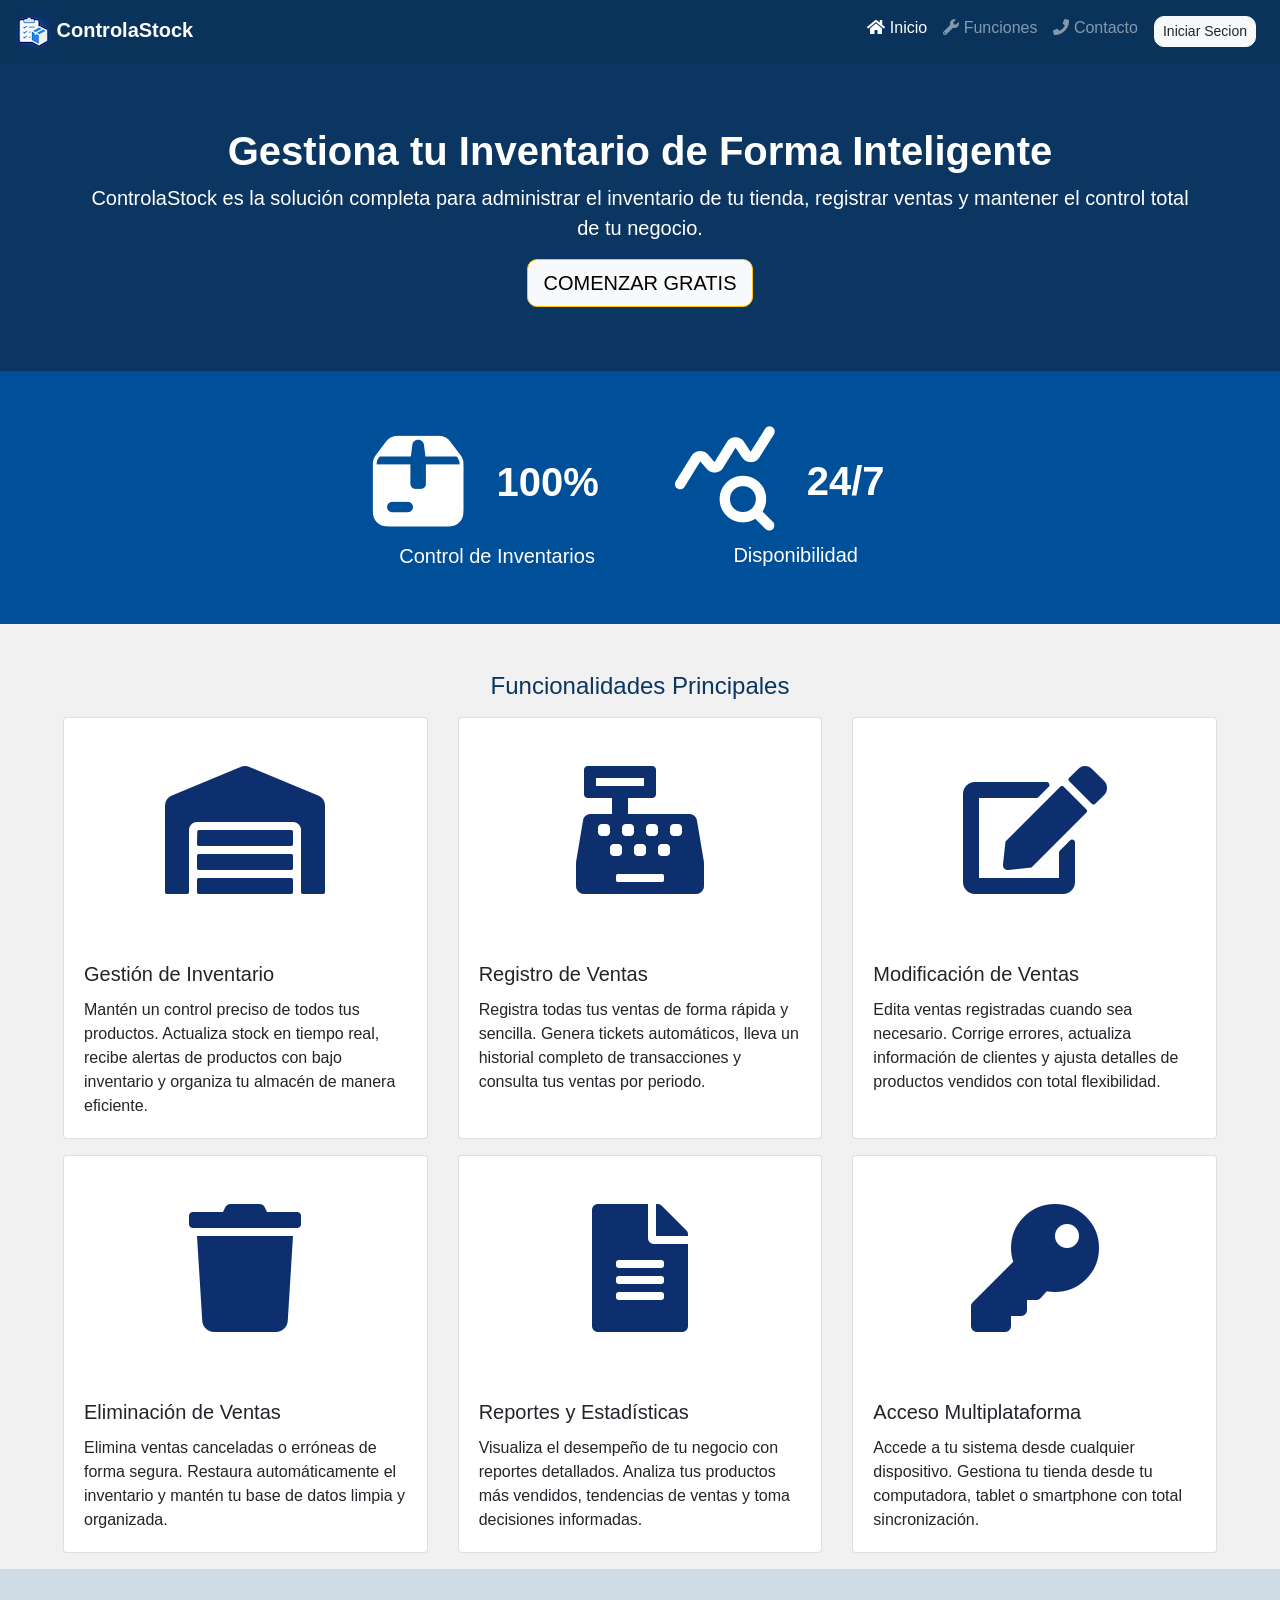
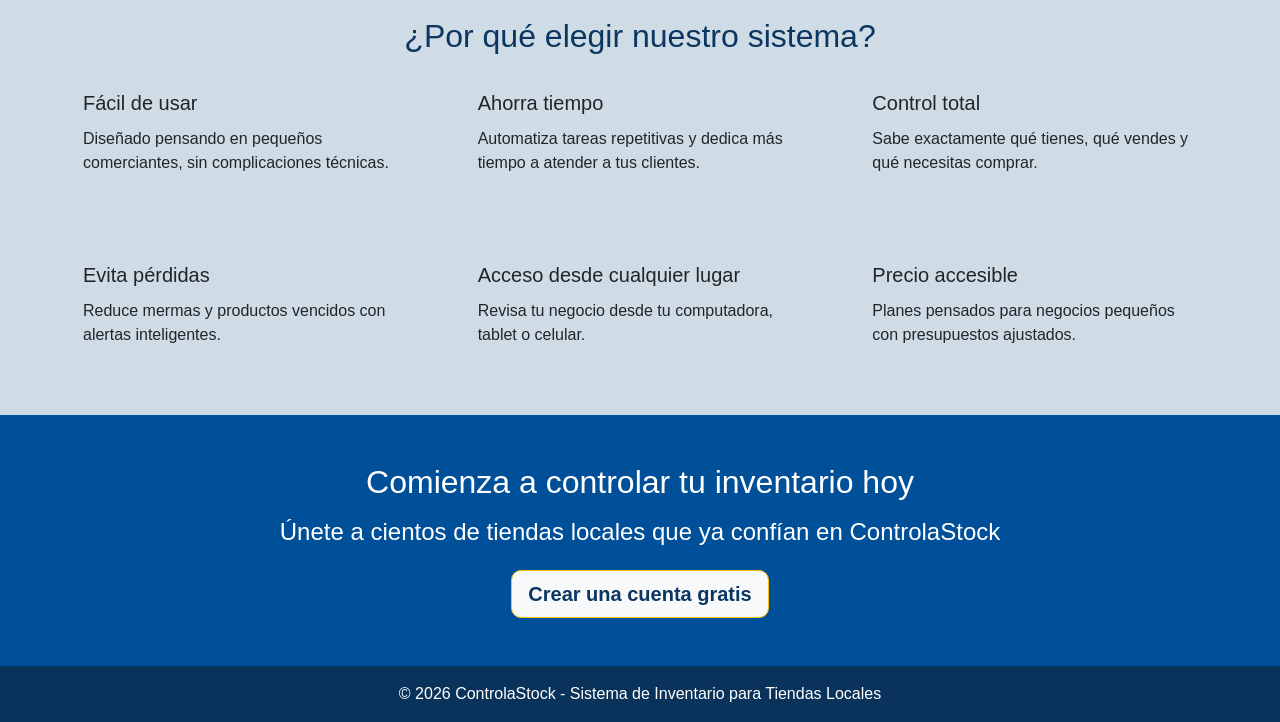
==== public/index.html @ 5b087768 "Initial commit: estructura del proyecto, .gitignore y .env.example" ====
<!DOCTYPE html>
<html lang="es">
<head>
    <meta charset="UTF-8">
    <meta name="viewport" content="width=device-width, initial-scale=1.0">
    <title>ControlaStock</title>
    <link rel="icon" type="image/jpg" sizes="32x32" href="img/logoAzul.jpg">

    <link rel="stylesheet" href="https://cdn.jsdelivr.net/npm/bootstrap@4.6.2/dist/css/bootstrap.min.css" integrity="sha384-xOolHFLEh07PJGoPkLv1IbcEPTNtaed2xpHsD9ESMhqIYd0nLMwNLD69Npy4HI+N" crossorigin="anonymous">
    <link rel="stylesheet" href="https://cdnjs.cloudflare.com/ajax/libs/font-awesome/5.9.0/css/all.min.css" integrity="sha512-q3eWabyZPc1XTCmF+8/LuE1ozpg5xxn7iO89yfSOd5/oKvyqLngoNGsx8jq92Y8eXJ/IRxQbEC+FGSYxtk2oiw==" crossorigin="anonymous" referrerpolicy="no-referrer" />
    <link rel="stylesheet" href="styles/styles.css">

    <style>
    .iconoAzul {
        color: #0d2f6e !important;
    }

    .icono-responsive {
        font-size: 4rem; /* tamaño en móvil */
    }

    @media (min-width: 768px) {
        .icono-responsive { font-size: 6rem; } /* tablet */
    }

    @media (min-width: 992px) {
        .icono-responsive { font-size: 8rem; } /* escritorio */
    }
    </style>

</head>

<body class="colorTer">
    <!-- NAV ******************************************************************* -->
    <nav class="navbar navbar-expand-lg navbar-dark colorPri">

        <a class="navbar-brand font-weight-bold" href="index.html">
            <img class="img-fluid" src="img/logoAzulPeque.jpg" alt="logo">
            ControlaStock</a>
        <button class="navbar-toggler" type="button" data-toggle="collapse" data-target="#navbarNav" aria-controls="navbarNav" aria-expanded="false" aria-label="Toggle navigation">
            <span class="navbar-toggler-icon"></span>
        </button>
        <div class="collapse navbar-collapse" id="navbarNav">
            <ul class="navbar-nav ml-auto">

            <li class="nav-item active">
                <a class="nav-link" href="index.html"><i class="fas fa-home"></i> Inicio</a>
            </li>
            <li class="nav-item">
                <a class="nav-link" href="views/funciones.html"><i class="fas fa-wrench"></i> Funciones</a>
            </li>
            <li class="nav-item">
                <a class="nav-link" href="#"><i class="fas fa-phone"></i> Contacto</a>
            </li>
            <li class="nav-item">
                <a class="nav-link" href="#">
                    <button type="button" class="btn btn-light btn-sm Redondear">Iniciar Secion</button>
                </a>
            </li>
            </ul>
        </div>
    </nav>

    
    <!-- ********************************************************************* -->

    <!-- Imagen hero -->

    <header class="jumbotron jumbotron-fluid text-white colorSec mb-0">
<!-- background:linear-gradient(rgba(0,0,0,55)), url('img/photo-bg.jbg') center/cover no-repeat; -->
    <div class="container text-center">
        <h1 class="dispay-3 font-weight-bold">Gestiona tu Inventario de Forma Inteligente</h1>
        <p class="lead">ControlaStock es la solución completa para administrar el inventario de tu tienda, registrar ventas y mantener el control total de tu negocio.</p>

        <button type="button" class="btn btn-light btn-outline-warning btn-lg colorText Redondear">COMENZAR GRATIS</button>
    </div>

    </header>

    <!-- Seccion main -->
    <main>
        <!-- Seccion de contenido principal -->
        <div class="row justify-content-center colorQui py-5">
            <div class="col-auto">
                <div class="mr-4 row">
                    <img src="img/caja.png" class="col-auto pr-0">
                    <h4 class="h1 text-white col-auto my-auto font-weight-bold">100%</h4>
                </div>
                <p class="h5 text-center text-white">Control de Inventarios</p>
            </div>
            <div class="col-auto">
                <div class="mr-4 row">
                    <img src="img/grafica.png" class="col-auto pr-0">
                    <h4 class="h1 text-white col-auto my-auto font-weight-bold">24/7</h4>
                </div>
                <p class="h5 text-center text-white">Disponibilidad</p>
            </div>
        </div>
        <section>
            <h2 class="h4 mb-3 colorTextAz text-center mt-5">Funcionalidades Principales</h2> <!-- mb = marggin bottom -->

            <div class="card-deck mb-3 mx-5">
                <article class="card">
                    <div class="text-center">
                        <i class="fas fa-warehouse iconoAzul fa-10x py-5 icono-responsive"></i>
                    </div>
                    <div class="card-body">
                        <h3 class="h5 card-title">Gestión de Inventario</h3>
                        <p class="card-text">Mantén un control preciso de todos tus productos. Actualiza stock en tiempo real, recibe alertas de productos con bajo inventario y organiza tu almacén de manera eficiente.</p>
                    </div>
                </article>

                <article class="card">
                    <div class="text-center">
                        <i class="fas fa-cash-register iconoAzul fa-10x py-5 icono-responsive"></i>
                    </div>
                    <div class=" card-body">
                        <h3 class="h5 card-title">Registro de Ventas</h3>
                        <p class="card-text">Registra todas tus ventas de forma rápida y sencilla. Genera tickets automáticos, lleva un historial completo de transacciones y consulta tus ventas por periodo.</p>
                    </div>
                </article>

                <article class="card">
                    <div class="text-center">
                        <i class="fas fa-edit iconoAzul fa-10x py-5 icono-responsive"></i>
                    </div>
                    <div class=" card-body">
                        <h3 class="h5 card-title">Modificación de Ventas</h3>
                        <p class="card-text">Edita ventas registradas cuando sea necesario. Corrige errores, actualiza información de clientes y ajusta detalles de productos vendidos con total flexibilidad.</p>
                    </div>
                </article>
            </div>

            <div class="card-deck mb-3 mx-5">
                <article class="card">
                    <div class="text-center">
                        <i class="fas fa-trash iconoAzul fa-10x py-5 icono-responsive"></i>
                    </div>
                    <div class=" card-body">
                        <h3 class="h5 card-title">Eliminación de Ventas</h3>
                        <p class="card-text">Elimina ventas canceladas o erróneas de forma segura. Restaura automáticamente el inventario y mantén tu base de datos limpia y organizada.</p>
                    </div>
                </article>

                <article class="card">
                    <div class="text-center">
                        <i class="fas fa-file-alt iconoAzul fa-10x py-5 icono-responsive"></i>
                    </div>
                    <div class=" card-body">
                        <h3 class="h5 card-title">Reportes y Estadísticas</h3>
                        <p class="card-text">Visualiza el desempeño de tu negocio con reportes detallados. Analiza tus productos más vendidos, tendencias de ventas y toma decisiones informadas.</p>
                    </div>
                </article>

                <article class="card">
                    <div class="card-img-top text-center">
                        <i class="fas fa-key iconoAzul fa-10x py-5 icono-responsive"></i>
                    </div>
                    <div class=" card-body">
                        <h3 class="h5 card-title">Acceso Multiplataforma</h3>
                        <p class="card-text">Accede a tu sistema desde cualquier dispositivo. Gestiona tu tienda desde tu computadora, tablet o smartphone con total sincronización.</p>
                    </div>
                </article>
            </div>

        </section>

        <div class="colorCua">
            <h2 class="h2 mb-3 colorTextAz text-center pt-5">¿Por qué elegir nuestro sistema?</h2>
            <div class="colorCua card-deck mb-5 mx-5">
                <article class="card colorCua border-0">
                    <div class=" card-body">
                        <h3 class="h5 card-title">Fácil de usar</h3>
                        <p class="card-text">Diseñado pensando en pequeños comerciantes, sin complicaciones técnicas.</p>
                    </div>
                </article>

                <article class="card colorCua border-0">
                    <div class=" card-body">
                        <h3 class="h5 card-title">Ahorra tiempo</h3>
                        <p class="card-text">Automatiza tareas repetitivas y dedica más tiempo a atender a tus clientes.</p>
                    </div>
                </article>

                <article class="card colorCua border-0">
                    <div class=" card-body">
                        <h3 class="h5 card-title">Control total</h3>
                        <p class="card-text">Sabe exactamente qué tienes, qué vendes y qué necesitas comprar.</p>
                    </div>
                </article>
            </div>

            <div class="colorCua card-deck mb-0 pb-5 mx-5">
                <article class="card colorCua border-0">
                    <div class=" card-body">
                        <h3 class="h5 card-title">Evita pérdidas</h3>
                        <p class="card-text">Reduce mermas y productos vencidos con alertas inteligentes.</p>
                    </div>
                </article>

                <article class="card colorCua border-0">
                    <div class=" card-body">
                        <h3 class="h5 card-title">Acceso desde cualquier lugar</h3>
                        <p class="card-text">Revisa tu negocio desde tu computadora, tablet o celular.</p>
                    </div>
                </article>

                <article class="card colorCua border-0">
                    <div class=" card-body">
                        <h3 class="h5 card-title">Precio accesible</h3>
                        <p class="card-text">Planes pensados para negocios pequeños con presupuestos ajustados.</p>
                    </div>
                </article>
            </div>
        </div>

        <div class="row justify-content-center colorQui pb-5">
            <div class="col-12 text-center">
                <h2 class="h2 mb-3 colorTextBlan text-center pt-5">Comienza a controlar tu inventario hoy</h2>
                <p class="h4 text-center text-white">Únete a cientos de tiendas locales que ya confían en ControlaStock</p>
                <button type="button" class="btn btn-light btn-outline-warning btn-lg colorTextAz Redondear mt-3 font-weight-bold">Crear una cuenta gratis</button>
            </div>
        </div>
    </main>
    
    <footer class="colorPri text-white text-center py-3">
        &copy; 2026 ControlaStock - Sistema de Inventario para Tiendas Locales
    </footer>

    <!-- Scripts de Bootstrap -->
    <script src="https://cdn.jsdelivr.net/npm/jquery@3.5.1/dist/jquery.slim.min.js" integrity="sha384-DfXdz2htPH0lsSSs5nCTpuj/zy4C+OGpamoFVy38MVBnE+IbbVYUew+OrCXaRkfj" crossorigin="anonymous"></script>
    <script src="https://cdn.jsdelivr.net/npm/popper.js@1.16.1/dist/umd/popper.min.js" integrity="sha384-9/reFTGAW83EW2RDu2S0VKaIzap3H66lZH81PoYlFhbGU+6BZp6G7niu735Sk7lN" crossorigin="anonymous"></script>
    <script src="https://cdn.jsdelivr.net/npm/bootstrap@4.6.2/dist/js/bootstrap.min.js" integrity="sha384-+sLIOodYLS7CIrQpBjl+C7nPvqq+FbNUBDunl/OZv93DB7Ln/533i8e/mZXLi/P+" crossorigin="anonymous"></script>
</body>
</html>
---- public/styles/styles.css ----
.colorPri{
        background: #0a335b;
    }

.colorSec{
    background: #0b3661;
}

.colorTer{
    background: #F1F1F1;
}

.colorCua{
    background: #D0DCE5;
}

.colorQui{
    background: #004F99;
}

.colorText{
    color: black;
}

.colorTextAz{
    color: #0b3661;
}

.colorTextBlan{
    color: #ffffff;
}

.Redondear{
    border-radius: 10px;
}
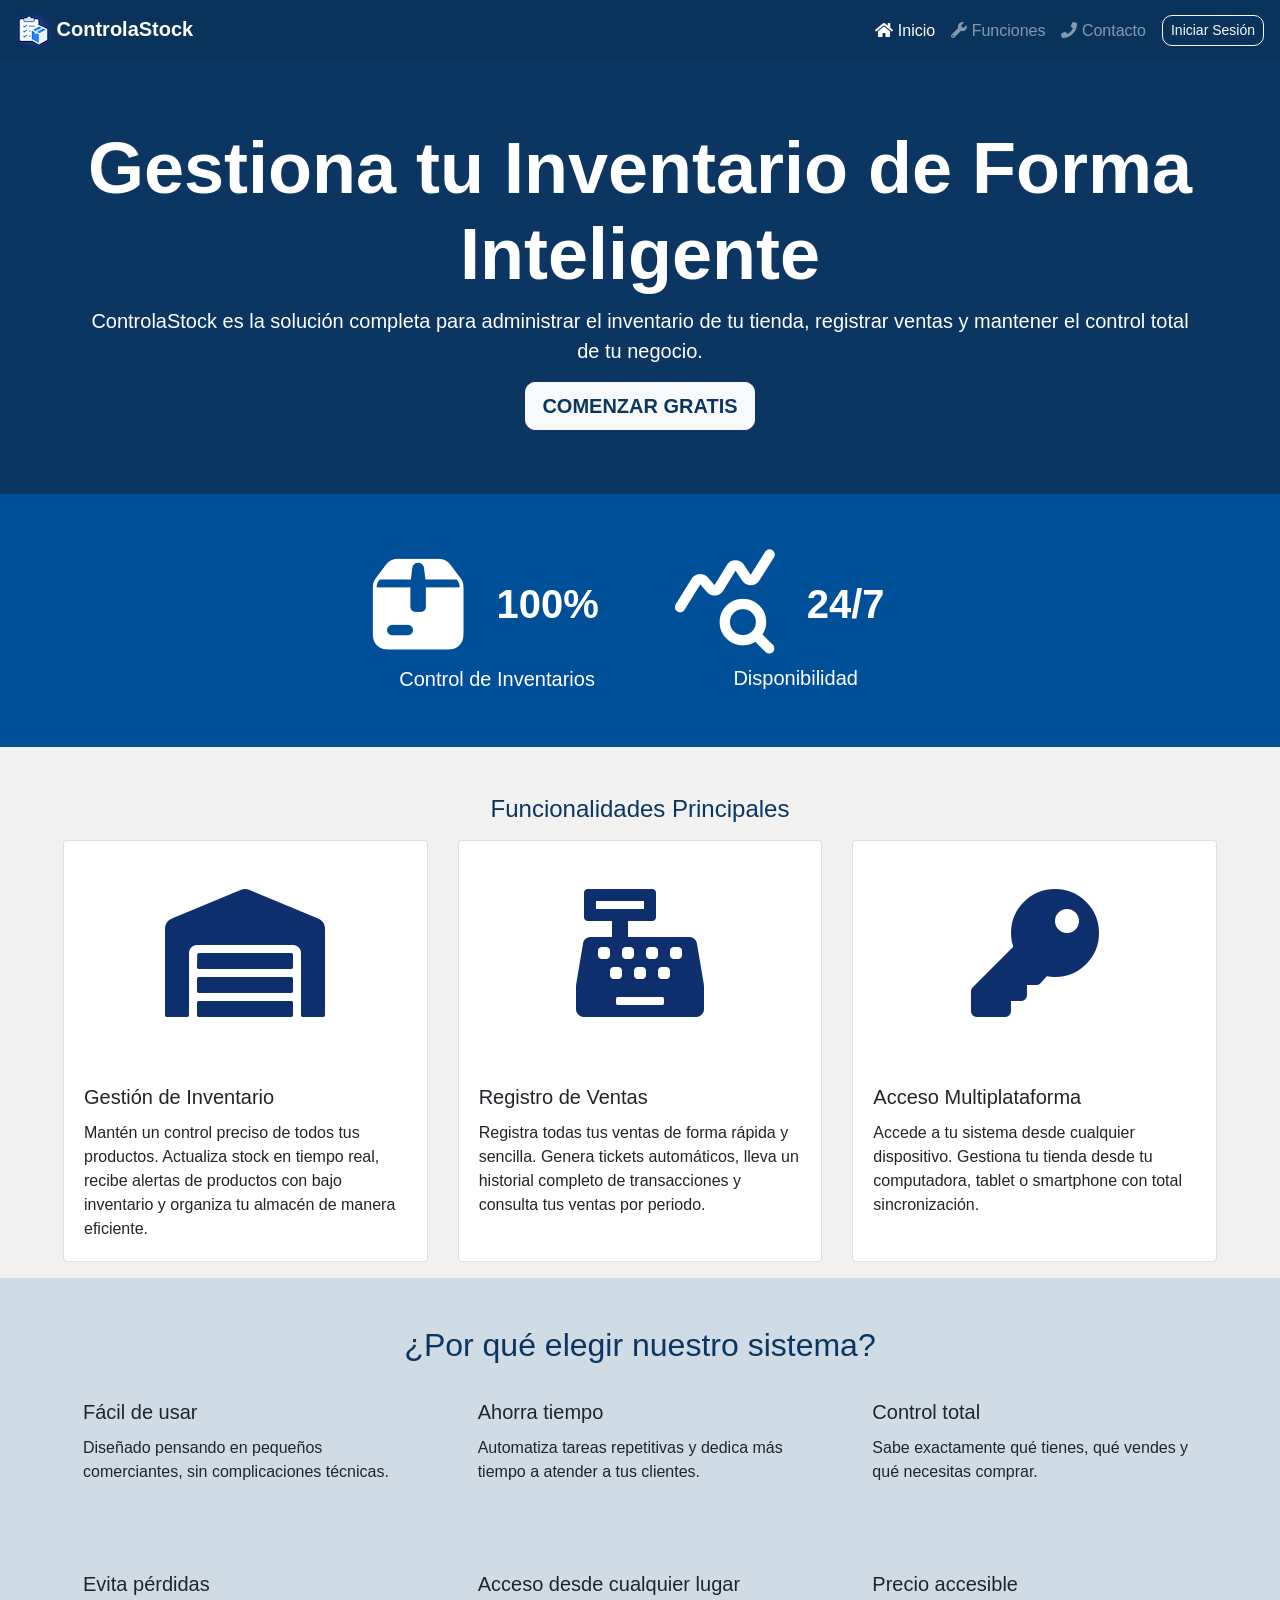
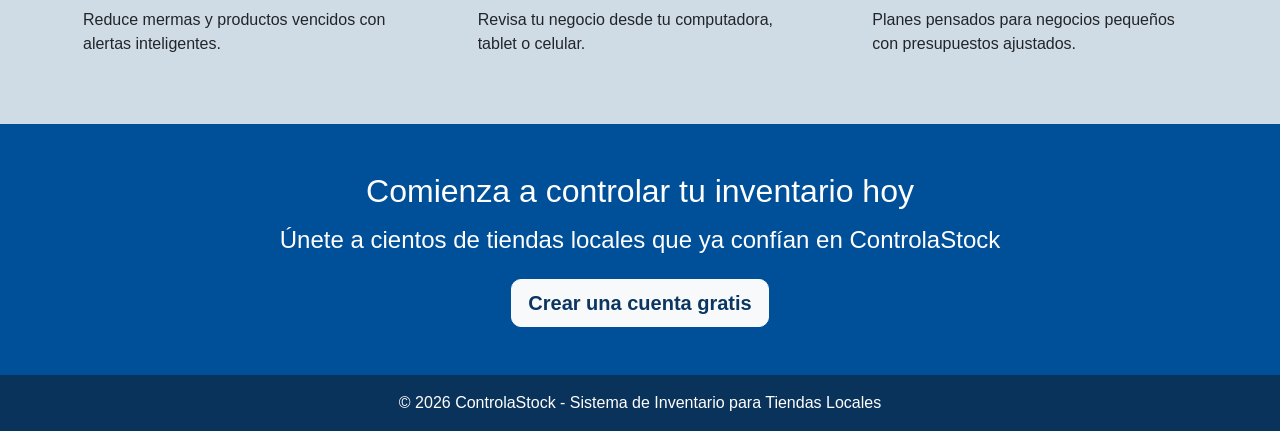
==== commit d7f8a5a1: "Correcion de index.html, contacto.html, y animaciones en el CSS" ====
--- a/public/index.html
+++ b/public/index.html
@@ -4,105 +4,81 @@
     <meta charset="UTF-8">
     <meta name="viewport" content="width=device-width, initial-scale=1.0">
     <title>ControlaStock</title>
-    <link rel="icon" type="image/jpg" sizes="32x32" href="img/logoAzul.jpg">
+
+    <link rel="icon" type="image/jpeg" sizes="32x32" href="img/logoAzul.jpg">
 
     <link rel="stylesheet" href="https://cdn.jsdelivr.net/npm/bootstrap@4.6.2/dist/css/bootstrap.min.css" integrity="sha384-xOolHFLEh07PJGoPkLv1IbcEPTNtaed2xpHsD9ESMhqIYd0nLMwNLD69Npy4HI+N" crossorigin="anonymous">
-    <link rel="stylesheet" href="https://cdnjs.cloudflare.com/ajax/libs/font-awesome/5.9.0/css/all.min.css" integrity="sha512-q3eWabyZPc1XTCmF+8/LuE1ozpg5xxn7iO89yfSOd5/oKvyqLngoNGsx8jq92Y8eXJ/IRxQbEC+FGSYxtk2oiw==" crossorigin="anonymous" referrerpolicy="no-referrer" />
+    <link rel="stylesheet" href="https://cdnjs.cloudflare.com/ajax/libs/font-awesome/5.9.0/css/all.min.css" integrity="sha512-q3eWabyZPc1XTCmF+8/LuE1ozpg5xxn7iO89yfSOd5/oKvyqLngoNGsx8jq92Y8eXJ/IRxQbEC+FGSYxtk2oiw==" crossorigin="anonymous" referrerpolicy="no-referrer">
     <link rel="stylesheet" href="styles/styles.css">
-
-    <style>
-    .iconoAzul {
-        color: #0d2f6e !important;
-    }
-
-    .icono-responsive {
-        font-size: 4rem; /* tamaño en móvil */
-    }
-
-    @media (min-width: 768px) {
-        .icono-responsive { font-size: 6rem; } /* tablet */
-    }
-
-    @media (min-width: 992px) {
-        .icono-responsive { font-size: 8rem; } /* escritorio */
-    }
-    </style>
-
 </head>
 
 <body class="colorTer">
-    <!-- NAV ******************************************************************* -->
+
+    <!-- NAV -->
     <nav class="navbar navbar-expand-lg navbar-dark colorPri">
-
         <a class="navbar-brand font-weight-bold" href="index.html">
-            <img class="img-fluid" src="img/logoAzulPeque.jpg" alt="logo">
-            ControlaStock</a>
-        <button class="navbar-toggler" type="button" data-toggle="collapse" data-target="#navbarNav" aria-controls="navbarNav" aria-expanded="false" aria-label="Toggle navigation">
+            <img class="img-fluid" src="img/logoAzulPeque.jpg" alt="Logo ControlaStock">
+            ControlaStock
+        </a>
+        <button class="navbar-toggler" type="button" data-toggle="collapse" data-target="#navbarNav"
+            aria-controls="navbarNav" aria-expanded="false" aria-label="Toggle navigation">
             <span class="navbar-toggler-icon"></span>
         </button>
         <div class="collapse navbar-collapse" id="navbarNav">
             <ul class="navbar-nav ml-auto">
-
-            <li class="nav-item active">
-                <a class="nav-link" href="index.html"><i class="fas fa-home"></i> Inicio</a>
-            </li>
-            <li class="nav-item">
-                <a class="nav-link" href="views/funciones.html"><i class="fas fa-wrench"></i> Funciones</a>
-            </li>
-            <li class="nav-item">
-                <a class="nav-link" href="#"><i class="fas fa-phone"></i> Contacto</a>
-            </li>
-            <li class="nav-item">
-                <a class="nav-link" href="#">
-                    <button type="button" class="btn btn-light btn-sm Redondear">Iniciar Secion</button>
-                </a>
-            </li>
+                <li class="nav-item active">
+                    <a class="nav-link" href="index.html"><i class="fas fa-home"></i> Inicio</a>
+                </li>
+                <li class="nav-item">
+                    <a class="nav-link" href="views/funciones.html"><i class="fas fa-wrench"></i> Funciones</a>
+                </li>
+                <li class="nav-item">
+                    <a class="nav-link" href="views/contacto.html"><i class="fas fa-phone"></i> Contacto</a>
+                </li>
             </ul>
+            <a class="btn btn-outline-light btn-sm Redondear ml-lg-2" href="views/login.html">Iniciar Sesión</a>
         </div>
     </nav>
 
-    
-    <!-- ********************************************************************* -->
-
-    <!-- Imagen hero -->
-
+    <!-- HERO -->
     <header class="jumbotron jumbotron-fluid text-white colorSec mb-0">
-<!-- background:linear-gradient(rgba(0,0,0,55)), url('img/photo-bg.jbg') center/cover no-repeat; -->
-    <div class="container text-center">
-        <h1 class="dispay-3 font-weight-bold">Gestiona tu Inventario de Forma Inteligente</h1>
-        <p class="lead">ControlaStock es la solución completa para administrar el inventario de tu tienda, registrar ventas y mantener el control total de tu negocio.</p>
-
-        <button type="button" class="btn btn-light btn-outline-warning btn-lg colorText Redondear">COMENZAR GRATIS</button>
-    </div>
-
+        <div class="container text-center">
+            <h1 class="display-3 font-weight-bold">Gestiona tu Inventario de Forma Inteligente</h1>
+            <p class="lead">ControlaStock es la solución completa para administrar el inventario de tu tienda, registrar ventas y mantener el control total de tu negocio.</p>
+            <a href="views/login.html" class="btn btn-light btn-lg Redondear colorTextAz font-weight-bold">COMENZAR GRATIS</a>
+        </div>
     </header>
 
-    <!-- Seccion main -->
+    <!-- MAIN -->
     <main>
-        <!-- Seccion de contenido principal -->
-        <div class="row justify-content-center colorQui py-5">
+
+        <!-- Stats -->
+        <section class="row justify-content-center colorQui py-5 mx-0">
             <div class="col-auto">
                 <div class="mr-4 row">
-                    <img src="img/caja.png" class="col-auto pr-0">
-                    <h4 class="h1 text-white col-auto my-auto font-weight-bold">100%</h4>
+                    <img src="img/caja.png" class="col-auto pr-0" alt="Ícono inventario">
+                    <h2 class="h1 text-white col-auto my-auto font-weight-bold">100%</h2>
                 </div>
                 <p class="h5 text-center text-white">Control de Inventarios</p>
             </div>
             <div class="col-auto">
                 <div class="mr-4 row">
-                    <img src="img/grafica.png" class="col-auto pr-0">
-                    <h4 class="h1 text-white col-auto my-auto font-weight-bold">24/7</h4>
+                    <img src="img/grafica.png" class="col-auto pr-0" alt="Ícono gráfica">
+                    <h2 class="h1 text-white col-auto my-auto font-weight-bold">24/7</h2>
                 </div>
                 <p class="h5 text-center text-white">Disponibilidad</p>
             </div>
-        </div>
+        </section>
+
+        <!-- Funcionalidades -->
         <section>
-            <h2 class="h4 mb-3 colorTextAz text-center mt-5">Funcionalidades Principales</h2> <!-- mb = marggin bottom -->
+            <h2 class="h4 mb-3 colorTextAz text-center mt-5">Funcionalidades Principales</h2>
 
             <div class="card-deck mb-3 mx-5">
                 <article class="card">
                     <div class="text-center">
-                        <i class="fas fa-warehouse iconoAzul fa-10x py-5 icono-responsive"></i>
+                        <!-- FIX: fa-10x sobra, icono-responsive ya lo controla -->
+                        <i class="fas fa-warehouse iconoAzul py-5 icono-responsive"></i>
                     </div>
                     <div class="card-body">
                         <h3 class="h5 card-title">Gestión de Inventario</h3>
@@ -112,9 +88,9 @@
 
                 <article class="card">
                     <div class="text-center">
-                        <i class="fas fa-cash-register iconoAzul fa-10x py-5 icono-responsive"></i>
+                        <i class="fas fa-cash-register iconoAzul py-5 icono-responsive"></i>
                     </div>
-                    <div class=" card-body">
+                    <div class="card-body">
                         <h3 class="h5 card-title">Registro de Ventas</h3>
                         <p class="card-text">Registra todas tus ventas de forma rápida y sencilla. Genera tickets automáticos, lleva un historial completo de transacciones y consulta tus ventas por periodo.</p>
                     </div>
@@ -122,114 +98,79 @@
 
                 <article class="card">
                     <div class="text-center">
-                        <i class="fas fa-edit iconoAzul fa-10x py-5 icono-responsive"></i>
+                        <i class="fas fa-key iconoAzul py-5 icono-responsive"></i>
                     </div>
-                    <div class=" card-body">
-                        <h3 class="h5 card-title">Modificación de Ventas</h3>
-                        <p class="card-text">Edita ventas registradas cuando sea necesario. Corrige errores, actualiza información de clientes y ajusta detalles de productos vendidos con total flexibilidad.</p>
-                    </div>
-                </article>
-            </div>
-
-            <div class="card-deck mb-3 mx-5">
-                <article class="card">
-                    <div class="text-center">
-                        <i class="fas fa-trash iconoAzul fa-10x py-5 icono-responsive"></i>
-                    </div>
-                    <div class=" card-body">
-                        <h3 class="h5 card-title">Eliminación de Ventas</h3>
-                        <p class="card-text">Elimina ventas canceladas o erróneas de forma segura. Restaura automáticamente el inventario y mantén tu base de datos limpia y organizada.</p>
-                    </div>
-                </article>
-
-                <article class="card">
-                    <div class="text-center">
-                        <i class="fas fa-file-alt iconoAzul fa-10x py-5 icono-responsive"></i>
-                    </div>
-                    <div class=" card-body">
-                        <h3 class="h5 card-title">Reportes y Estadísticas</h3>
-                        <p class="card-text">Visualiza el desempeño de tu negocio con reportes detallados. Analiza tus productos más vendidos, tendencias de ventas y toma decisiones informadas.</p>
-                    </div>
-                </article>
-
-                <article class="card">
-                    <div class="card-img-top text-center">
-                        <i class="fas fa-key iconoAzul fa-10x py-5 icono-responsive"></i>
-                    </div>
-                    <div class=" card-body">
+                    <div class="card-body">
                         <h3 class="h5 card-title">Acceso Multiplataforma</h3>
                         <p class="card-text">Accede a tu sistema desde cualquier dispositivo. Gestiona tu tienda desde tu computadora, tablet o smartphone con total sincronización.</p>
                     </div>
                 </article>
             </div>
-
         </section>
 
-        <div class="colorCua">
+        <!-- ¿Por qué elegirnos? -->
+        <section class="colorCua">
             <h2 class="h2 mb-3 colorTextAz text-center pt-5">¿Por qué elegir nuestro sistema?</h2>
-            <div class="colorCua card-deck mb-5 mx-5">
+
+            <div class="card-deck mb-5 mx-5">
                 <article class="card colorCua border-0">
-                    <div class=" card-body">
+                    <div class="card-body">
                         <h3 class="h5 card-title">Fácil de usar</h3>
                         <p class="card-text">Diseñado pensando en pequeños comerciantes, sin complicaciones técnicas.</p>
                     </div>
                 </article>
-
                 <article class="card colorCua border-0">
-                    <div class=" card-body">
+                    <div class="card-body">
                         <h3 class="h5 card-title">Ahorra tiempo</h3>
                         <p class="card-text">Automatiza tareas repetitivas y dedica más tiempo a atender a tus clientes.</p>
                     </div>
                 </article>
-
                 <article class="card colorCua border-0">
-                    <div class=" card-body">
+                    <div class="card-body">
                         <h3 class="h5 card-title">Control total</h3>
                         <p class="card-text">Sabe exactamente qué tienes, qué vendes y qué necesitas comprar.</p>
                     </div>
                 </article>
             </div>
 
-            <div class="colorCua card-deck mb-0 pb-5 mx-5">
+            <div class="card-deck mb-0 pb-5 mx-5">
                 <article class="card colorCua border-0">
-                    <div class=" card-body">
+                    <div class="card-body">
                         <h3 class="h5 card-title">Evita pérdidas</h3>
                         <p class="card-text">Reduce mermas y productos vencidos con alertas inteligentes.</p>
                     </div>
                 </article>
-
                 <article class="card colorCua border-0">
-                    <div class=" card-body">
+                    <div class="card-body">
                         <h3 class="h5 card-title">Acceso desde cualquier lugar</h3>
                         <p class="card-text">Revisa tu negocio desde tu computadora, tablet o celular.</p>
                     </div>
                 </article>
-
                 <article class="card colorCua border-0">
-                    <div class=" card-body">
+                    <div class="card-body">
                         <h3 class="h5 card-title">Precio accesible</h3>
                         <p class="card-text">Planes pensados para negocios pequeños con presupuestos ajustados.</p>
                     </div>
                 </article>
             </div>
-        </div>
+        </section>
 
-        <div class="row justify-content-center colorQui pb-5">
+        <!-- CTA final -->
+        <section class="row justify-content-center colorQui pb-5 mx-0">
             <div class="col-12 text-center">
                 <h2 class="h2 mb-3 colorTextBlan text-center pt-5">Comienza a controlar tu inventario hoy</h2>
                 <p class="h4 text-center text-white">Únete a cientos de tiendas locales que ya confían en ControlaStock</p>
-                <button type="button" class="btn btn-light btn-outline-warning btn-lg colorTextAz Redondear mt-3 font-weight-bold">Crear una cuenta gratis</button>
+                <a href="views/login.html" class="btn btn-light btn-lg Redondear colorTextAz mt-3 font-weight-bold">Crear una cuenta gratis</a>
             </div>
-        </div>
+        </section>
+
     </main>
-    
+
     <footer class="colorPri text-white text-center py-3">
         &copy; 2026 ControlaStock - Sistema de Inventario para Tiendas Locales
     </footer>
 
-    <!-- Scripts de Bootstrap -->
     <script src="https://cdn.jsdelivr.net/npm/jquery@3.5.1/dist/jquery.slim.min.js" integrity="sha384-DfXdz2htPH0lsSSs5nCTpuj/zy4C+OGpamoFVy38MVBnE+IbbVYUew+OrCXaRkfj" crossorigin="anonymous"></script>
-    <script src="https://cdn.jsdelivr.net/npm/popper.js@1.16.1/dist/umd/popper.min.js" integrity="sha384-9/reFTGAW83EW2RDu2S0VKaIzap3H66lZH81PoYlFhbGU+6BZp6G7niu735Sk7lN" crossorigin="anonymous"></script>
-    <script src="https://cdn.jsdelivr.net/npm/bootstrap@4.6.2/dist/js/bootstrap.min.js" integrity="sha384-+sLIOodYLS7CIrQpBjl+C7nPvqq+FbNUBDunl/OZv93DB7Ln/533i8e/mZXLi/P+" crossorigin="anonymous"></script>
+    <script src="https://cdn.jsdelivr.net/npm/bootstrap@4.6.2/dist/js/bootstrap.bundle.min.js" integrity="sha384-Fy6S3B9q64WdZWQUiU+q4/2Lc9npb8tCaSX9FK7E8HnRr0Jz8D6OP9dO5Vg3Q9ct" crossorigin="anonymous"></script>
 </body>
 </html>
--- a/public/styles/styles.css
+++ b/public/styles/styles.css
@@ -1,3 +1,4 @@
+/*background color*/
 .colorPri{
         background: #0a335b;
     }
@@ -34,3 +35,36 @@
     border-radius: 10px;
 }
 
+
+/*icons -responsive*/
+.iconoAzul { color: #0d2f6e !important; }
+
+.icono-responsive { font-size: 4rem; }
+
+@media (min-width: 768px) {
+    .icono-responsive { font-size: 6rem; }
+}
+
+@media (min-width: 992px) {
+    .icono-responsive { font-size: 8rem; }
+}
+
+/* Cards hover */
+.card {
+    transition: transform 0.2s ease, box-shadow 0.2s ease;
+}
+.card:hover {
+    transform: translateY(-4px);
+    box-shadow: 0 8px 20px rgba(0, 0, 0, 0.12);
+}
+
+/*Borde y grososr de cards*/
+.grosor {
+    border: none;
+    border-top: 4px solid #ccc;
+}
+
+.borde {
+    border-radius: 10px;
+    border: 3px solid #ccc;
+}
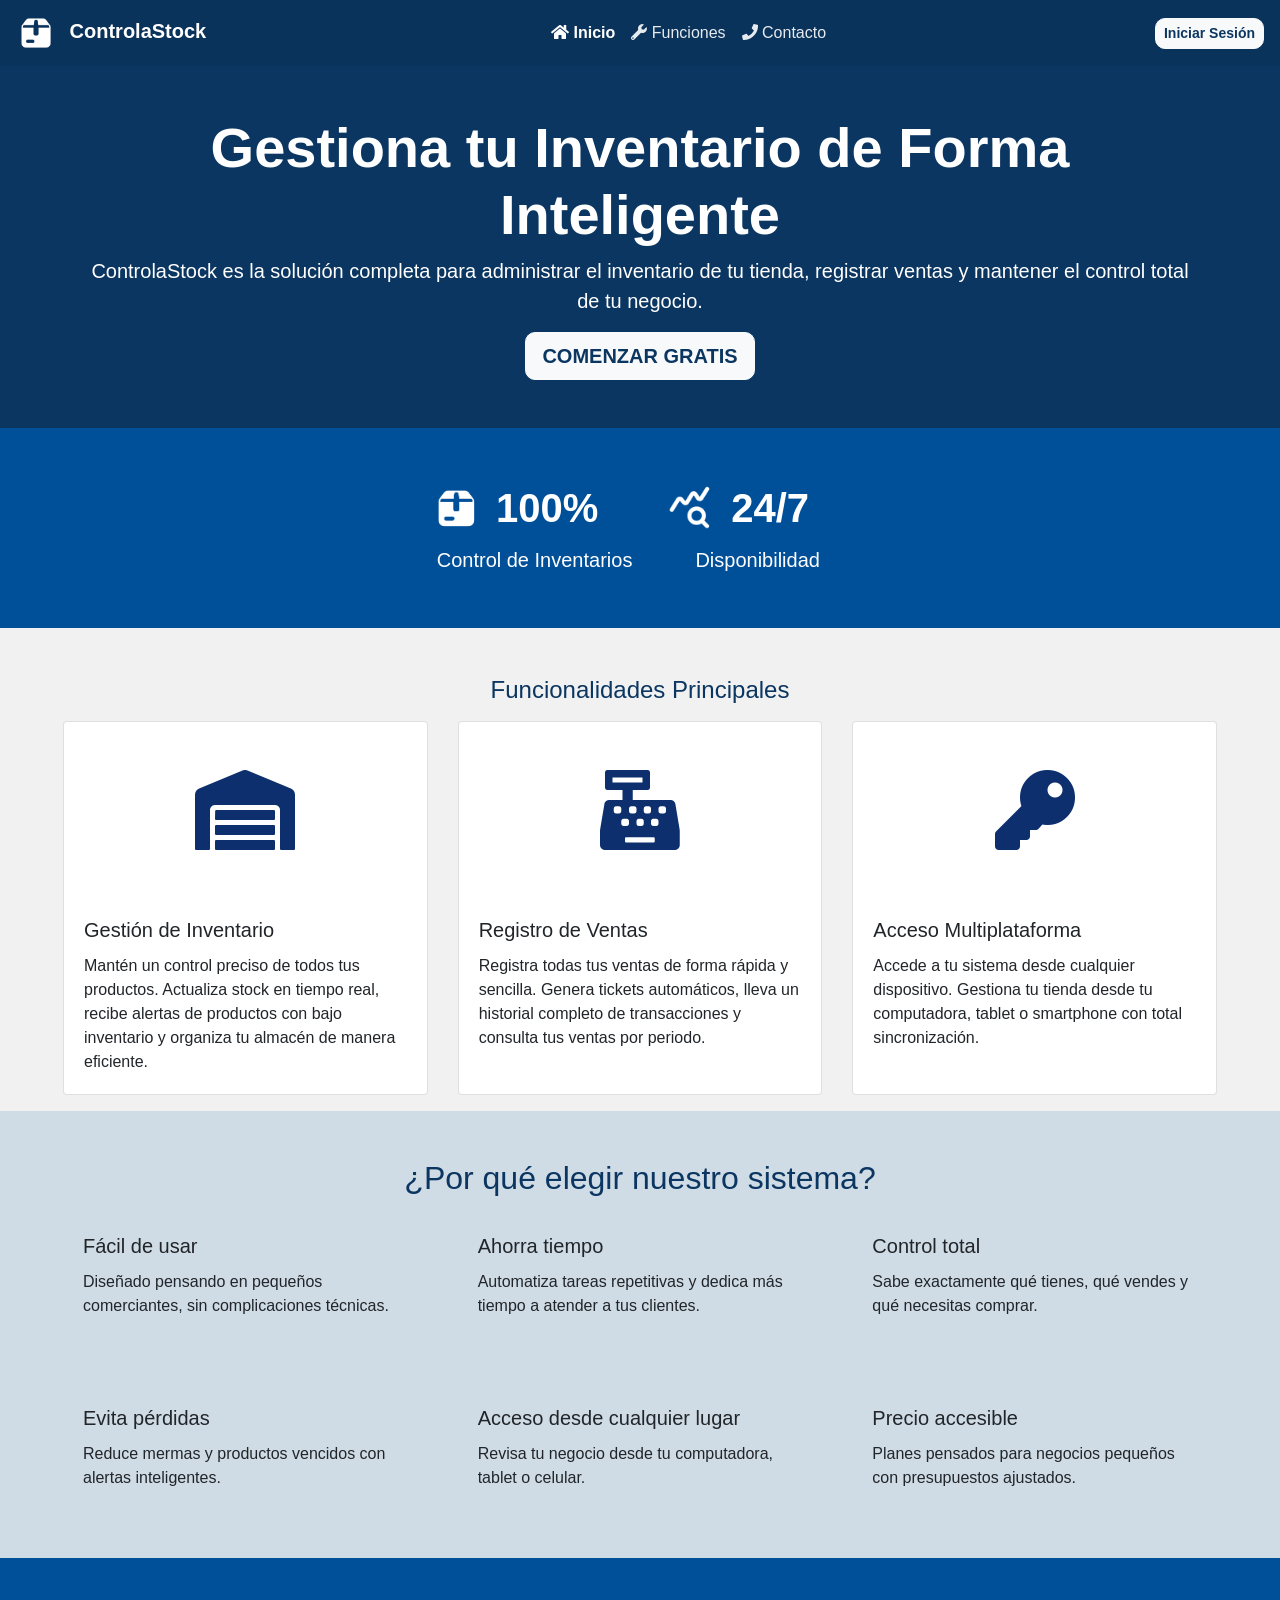
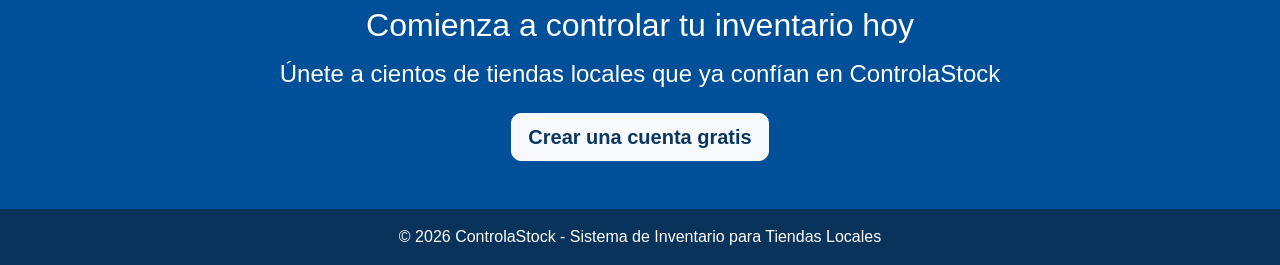
==== commit f09f41ec: "Correccion en diseño Home" ====
--- a/public/index.html
+++ b/public/index.html
@@ -17,7 +17,7 @@
     <!-- NAV -->
     <nav class="navbar navbar-expand-lg navbar-dark colorPri">
         <a class="navbar-brand font-weight-bold" href="index.html">
-            <img class="img-fluid" src="img/logoAzulPeque.jpg" alt="Logo ControlaStock">
+            <img src="img/logoPrincipal.png" class="nav-logo mr-2" alt="Logo ControlaStock">
             ControlaStock
         </a>
         <button class="navbar-toggler" type="button" data-toggle="collapse" data-target="#navbarNav"
@@ -25,27 +25,29 @@
             <span class="navbar-toggler-icon"></span>
         </button>
         <div class="collapse navbar-collapse" id="navbarNav">
-            <ul class="navbar-nav ml-auto">
+            <!-- mx-auto centra los links, el botón queda a la derecha naturalmente -->
+            <ul class="navbar-nav mx-auto">
                 <li class="nav-item active">
-                    <a class="nav-link" href="index.html"><i class="fas fa-home"></i> Inicio</a>
+                    <a class="nav-link nav-link-custom" href="index.html"><i class="fas fa-home"></i> Inicio</a>
                 </li>
                 <li class="nav-item">
-                    <a class="nav-link" href="views/funciones.html"><i class="fas fa-wrench"></i> Funciones</a>
+                    <a class="nav-link nav-link-custom" href="views/funciones.html"><i class="fas fa-wrench"></i> Funciones</a>
                 </li>
                 <li class="nav-item">
-                    <a class="nav-link" href="views/contacto.html"><i class="fas fa-phone"></i> Contacto</a>
+                    <a class="nav-link nav-link-custom" href="views/contacto.html"><i class="fas fa-phone"></i> Contacto</a>
                 </li>
             </ul>
-            <a class="btn btn-outline-light btn-sm Redondear ml-lg-2" href="views/login.html">Iniciar Sesión</a>
+            <!-- Botón relleno, no outline -->
+            <a class="btn btn-light btn-sm Redondear font-weight-bold colorTextAz" href="views/login.html">Iniciar Sesión</a>
         </div>
     </nav>
 
     <!-- HERO -->
     <header class="jumbotron jumbotron-fluid text-white colorSec mb-0">
         <div class="container text-center">
-            <h1 class="display-3 font-weight-bold">Gestiona tu Inventario de Forma Inteligente</h1>
-            <p class="lead">ControlaStock es la solución completa para administrar el inventario de tu tienda, registrar ventas y mantener el control total de tu negocio.</p>
-            <a href="views/login.html" class="btn btn-light btn-lg Redondear colorTextAz font-weight-bold">COMENZAR GRATIS</a>
+            <h1 class="display-4 font-weight-bold hero-titulo">Gestiona tu Inventario de Forma Inteligente</h1>
+            <p class="lead hero-subtitulo">ControlaStock es la solución completa para administrar el inventario de tu tienda, registrar ventas y mantener el control total de tu negocio.</p>
+            <a href="views/login.html" class="btn btn-light btn-lg Redondear colorTextAz font-weight-bold hero-btn">COMENZAR GRATIS</a>
         </div>
     </header>
 
@@ -55,18 +57,18 @@
         <!-- Stats -->
         <section class="row justify-content-center colorQui py-5 mx-0">
             <div class="col-auto">
-                <div class="mr-4 row">
-                    <img src="img/caja.png" class="col-auto pr-0" alt="Ícono inventario">
+                <div class="mr-4 row align-items-center">
+                    <img src="img/caja.png" class="stats-img col-auto pr-0" alt="Ícono inventario">
                     <h2 class="h1 text-white col-auto my-auto font-weight-bold">100%</h2>
                 </div>
-                <p class="h5 text-center text-white">Control de Inventarios</p>
+                <p class="h5 text-center text-white mt-2">Control de Inventarios</p>
             </div>
             <div class="col-auto">
-                <div class="mr-4 row">
-                    <img src="img/grafica.png" class="col-auto pr-0" alt="Ícono gráfica">
+                <div class="mr-4 row align-items-center">
+                    <img src="img/grafica.png" class="stats-img col-auto pr-0" alt="Ícono gráfica">
                     <h2 class="h1 text-white col-auto my-auto font-weight-bold">24/7</h2>
                 </div>
-                <p class="h5 text-center text-white">Disponibilidad</p>
+                <p class="h5 text-center text-white mt-2">Disponibilidad</p>
             </div>
         </section>
 
@@ -77,7 +79,6 @@
             <div class="card-deck mb-3 mx-5">
                 <article class="card">
                     <div class="text-center">
-                        <!-- FIX: fa-10x sobra, icono-responsive ya lo controla -->
                         <i class="fas fa-warehouse iconoAzul py-5 icono-responsive"></i>
                     </div>
                     <div class="card-body">
--- a/public/styles/styles.css
+++ b/public/styles/styles.css
@@ -1,55 +1,87 @@
-/*background color*/
-.colorPri{
-        background: #0a335b;
-    }
+/* ── Fondos ────────────────────────────────────────── */
+.colorPri  { background: #0a335b; }
+.colorSec  { background: #0b3661; }
+.colorTer  { background: #F1F1F1; }
+.colorCua  { background: #D0DCE5; }
+.colorQui  { background: #004F99; }
 
-.colorSec{
-    background: #0b3661;
+/* ── Textos ────────────────────────────────────────── */
+.colorText     { color: black; }
+.colorTextAz   { color: #0b3661; }
+.colorTextBlan { color: #ffffff; }
+
+/* ── Utilidades ────────────────────────────────────── */
+.Redondear { border-radius: 10px; }
+
+/* ── Navbar ────────────────────────────────────────── */
+/* FIX: los links del nav no se veían bien sobre el fondo azul oscuro */
+.nav-link-custom {
+    color: rgba(255, 255, 255, 0.90) !important;
+    font-weight: 500;
+    transition: color 0.2s ease;
+}
+.nav-link-custom:hover {
+    color: #ffffff !important;
+}
+.nav-link-custom.active,
+.nav-item.active .nav-link-custom {
+    color: #ffffff !important;
+    font-weight: 700;
 }
 
-.colorTer{
-    background: #F1F1F1;
+/* ── Hero ──────────────────────────────────────────── */
+.jumbotron { padding: 3rem 1rem; }
+
+/* ── Animaciones hero ──────────────────────────────── */
+@keyframes fadeUp {
+    from {
+        opacity: 0;
+        transform: translateY(20px);
+    }
+    to {
+        opacity: 1;
+        transform: translateY(0);
+    }
 }
 
-.colorCua{
-    background: #D0DCE5;
+.hero-titulo {
+    animation: fadeUp 0.6s ease forwards;
+}
+.hero-subtitulo {
+    animation: fadeUp 0.6s ease 0.2s forwards;
+    opacity: 0;
+}
+.hero-btn {
+    animation: fadeUp 0.6s ease 0.4s forwards;
+    opacity: 0;
 }
 
-.colorQui{
-    background: #004F99;
+/* ── Stats ─────────────────────────────────────────── */
+.stats-img {
+    width: 64px;
+    height: 64px;
+    object-fit: contain;
 }
 
-.colorText{
-    color: black;
+/* ── Íconos responsive ─────────────────────────────── */
+.iconoAzul        { color: #0d2f6e !important; }
+.icono-responsive { font-size: 3rem; }
+
+@media (min-width: 768px) {
+    .icono-responsive { font-size: 4rem; }
+}
+@media (min-width: 992px) {
+    .icono-responsive { font-size: 5rem; }
 }
 
-.colorTextAz{
-    color: #0b3661;
+/* ── Logo navbar ───────────────────────────────────── */
+.nav-logo {
+    width: 40px;
+    height: 40px;
+    object-fit: contain;
 }
 
-.colorTextBlan{
-    color: #ffffff;
-}
-
-.Redondear{
-    border-radius: 10px;
-}
-
-
-/*icons -responsive*/
-.iconoAzul { color: #0d2f6e !important; }
-
-.icono-responsive { font-size: 4rem; }
-
-@media (min-width: 768px) {
-    .icono-responsive { font-size: 6rem; }
-}
-
-@media (min-width: 992px) {
-    .icono-responsive { font-size: 8rem; }
-}
-
-/* Cards hover */
+/* ── Cards ─────────────────────────────────────────── */
 .card {
     transition: transform 0.2s ease, box-shadow 0.2s ease;
 }
@@ -58,13 +90,14 @@
     box-shadow: 0 8px 20px rgba(0, 0, 0, 0.12);
 }
 
-/*Borde y grososr de cards*/
+/* ── Cards de funciones.html ───────────────────────── */
+.borde {
+    border-radius: 10px;
+    border: 3px solid #ccc;
+}
+
+/* ── Separador de funciones.html ───────────────────── */
 .grosor {
     border: none;
     border-top: 4px solid #ccc;
-}
-
-.borde {
-    border-radius: 10px;
-    border: 3px solid #ccc;
 }
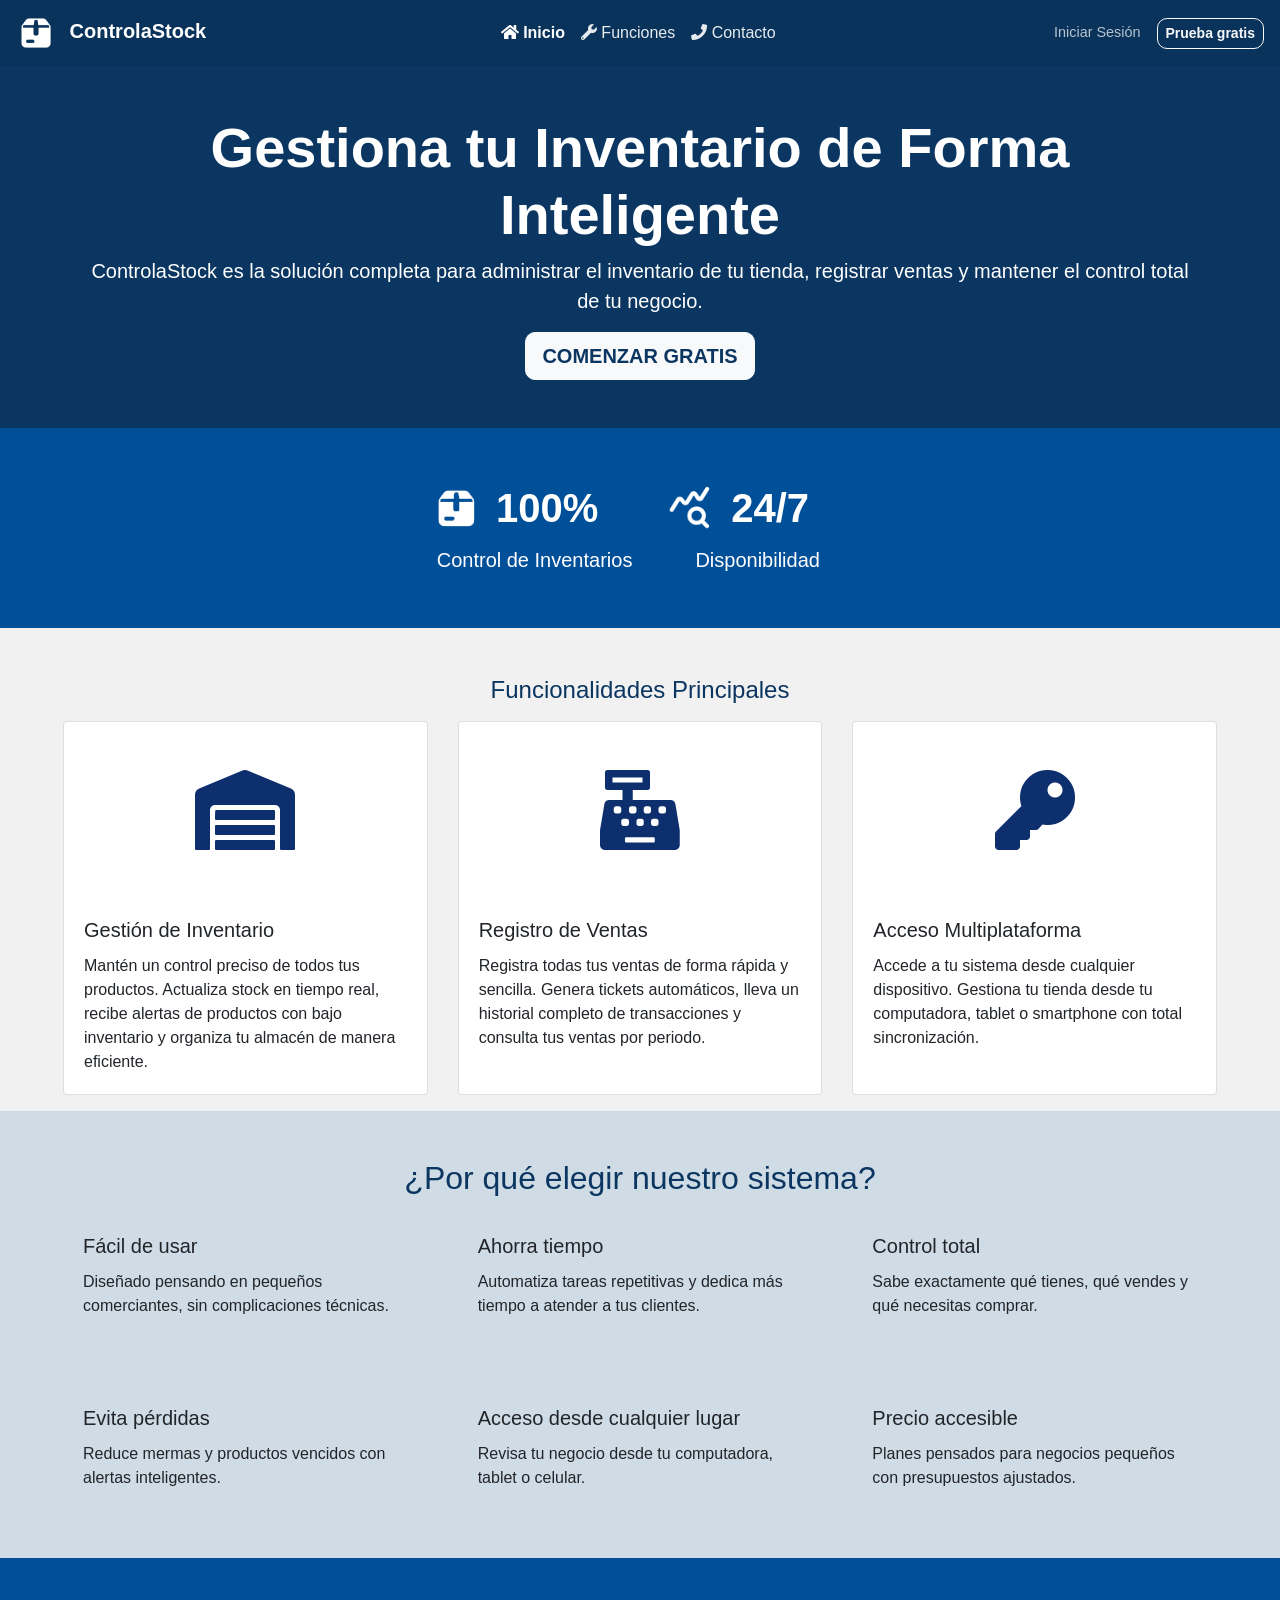
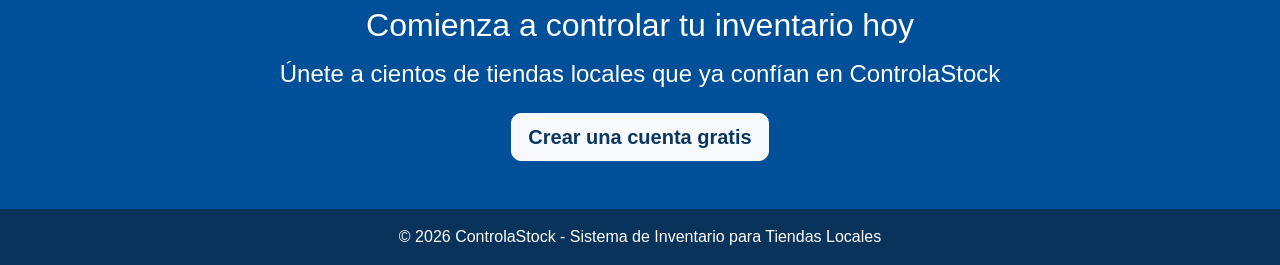
==== commit 1ceabe36: "Arreglo de diseño" ====
--- a/public/index.html
+++ b/public/index.html
@@ -25,7 +25,6 @@
             <span class="navbar-toggler-icon"></span>
         </button>
         <div class="collapse navbar-collapse" id="navbarNav">
-            <!-- mx-auto centra los links, el botón queda a la derecha naturalmente -->
             <ul class="navbar-nav mx-auto">
                 <li class="nav-item active">
                     <a class="nav-link nav-link-custom" href="index.html"><i class="fas fa-home"></i> Inicio</a>
@@ -37,8 +36,8 @@
                     <a class="nav-link nav-link-custom" href="views/contacto.html"><i class="fas fa-phone"></i> Contacto</a>
                 </li>
             </ul>
-            <!-- Botón relleno, no outline -->
-            <a class="btn btn-light btn-sm Redondear font-weight-bold colorTextAz" href="views/login.html">Iniciar Sesión</a>
+            <a class="nav-login mr-3" href="views/login.html">Iniciar Sesión</a>
+            <a class="btn btn-outline-light btn-sm Redondear font-weight-bold" href="views/login.html">Prueba gratis</a>
         </div>
     </nav>
 
--- a/public/styles/styles.css
+++ b/public/styles/styles.css
@@ -14,7 +14,6 @@
 .Redondear { border-radius: 10px; }
 
 /* ── Navbar ────────────────────────────────────────── */
-/* FIX: los links del nav no se veían bien sobre el fondo azul oscuro */
 .nav-link-custom {
     color: rgba(255, 255, 255, 0.90) !important;
     font-weight: 500;
@@ -81,6 +80,19 @@
     object-fit: contain;
 }
 
+/* Iniciar Sesión*/
+.nav-login {
+    color: rgba(255, 255, 255, 0.70);
+    font-weight: 500;
+    font-size: 0.9rem;
+    transition: color 0.2s ease;
+    text-decoration: none;
+}
+.nav-login:hover {
+    color: #ffffff;
+    text-decoration: none;
+}
+
 /* ── Cards ─────────────────────────────────────────── */
 .card {
     transition: transform 0.2s ease, box-shadow 0.2s ease;
